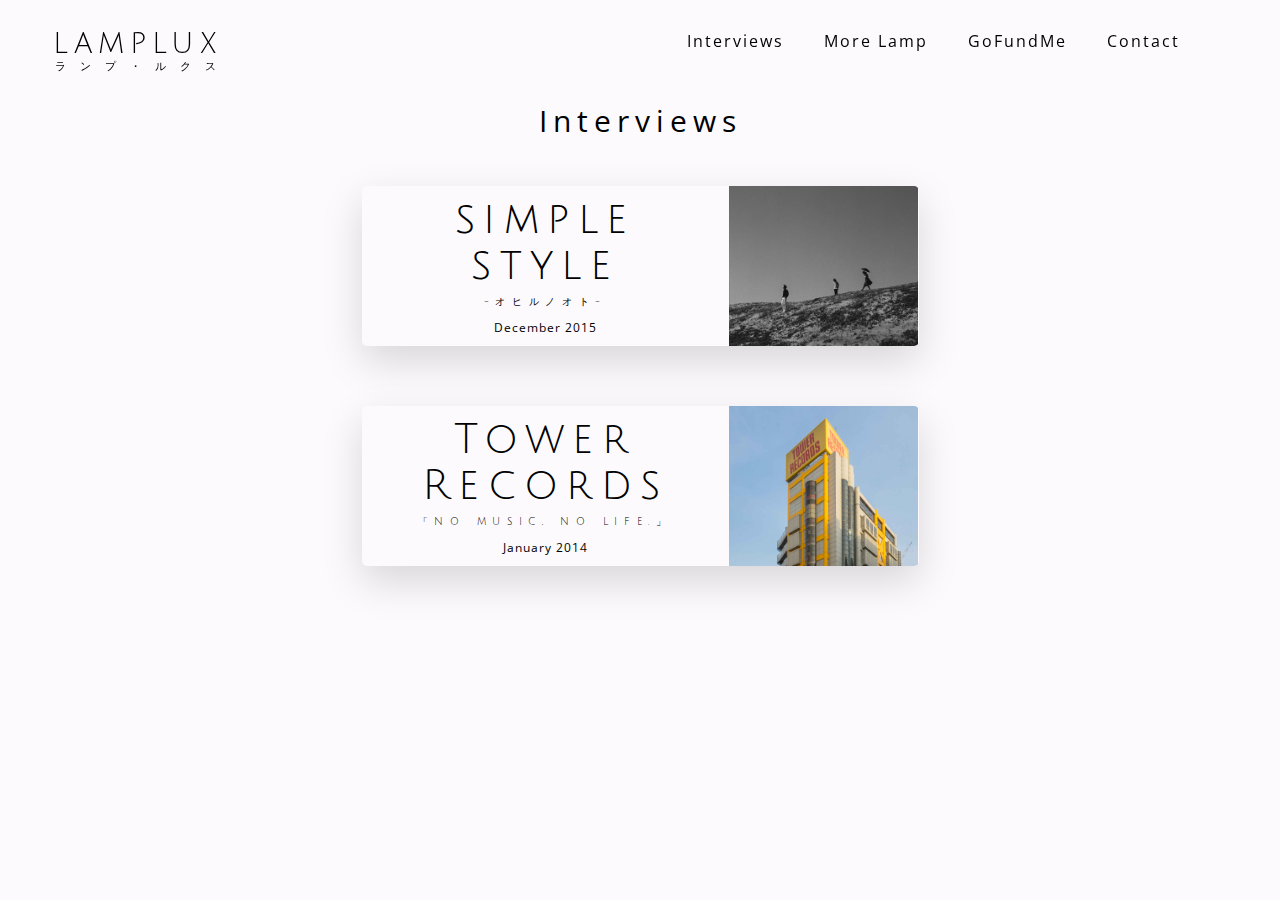
==== interviews.html @ 73d22263 "Create interviews page" ====
<!DOCTYPE html>
<html lang="en">
  <head>
    <meta charset="UTF-8">
    <meta name="viewport" content="width=device-width, initial-scale=1.0"> <!-- displays site properly based on user's device -->
    <link rel="icon" type="image/#" sizes="32x32" href="#">
    <meta property="og:title" content="#" />
    <meta property="og:description" content="#" />
    <meta property="og:type" content="article" />
    <meta property="og:image" content="#" />
    <meta property="og:image:type" content="image/#" />
    <meta property="og:image:width" content="#" />
    <meta property="og:image:height" content="#" />
    <meta property="og:image:alt" content="#" />
    <meta property="og:site_name" content="#" />
    <meta property="og:url" content="#" />
  
    <script type="module" src="navigation.js"></script>
    <link rel="stylesheet" href="css/style.css">
    
    <title>#</title>
  </head>

  <body>
    <nav-bar class="navigation"></nav-bar>
    <main class="select-interview-main">
        <h1 class="header-interviews-h1">Interviews</h1>
        <section class="select-interview">
            <a class="card" href="/simple-style.html">
                <div class="card__pane-top">
                    <h2 class="card__heading">
                        <span class="card__heading--main">
                            simple <span class="u-display-block">style</span>
                        </span>
                        <span class="card__heading--sub">
                            -オヒルノオト-
                        </span>
                    </h2>
                    <span class="card__date">
                        <time datetime="2015-12">December 2015</time>
                    </span>
                </div>
                <div class="card__pane-bottom card__pane-bottom--simple-style">
                    &nbsp;
                </div>
            </a>

            <a class="card" href="/tower-records.html">
                <div class="card__pane-top">
                    <h2 class="card__heading">
                        <span class="card__heading--main">
                            Tower Records
                        </span>
                        <span class="card__heading--sub">
                            「NO MUSIC, NO LIFE.」
                        </span>
                    </h2>
                    <span class="card__date">
                        <time datetime="2014-01">January 2014</time>
                    </span>
                </div>
                <div class="card__pane-bottom card__pane-bottom--tower-records">
                    &nbsp;
                </div>
            </a>
        </section>
 
    </main>
  </body>
</html>
---- css/style.css ----
@keyframes moveInLeft {
  0% {
    opacity: 0;
    transform: translateX(-10rem); }
  100% {
    opacity: 1;
    transform: translate(0); } }

@keyframes moveInRight {
  0% {
    opacity: 0;
    transform: translateX(10rem); }
  100% {
    opacity: 1;
    transform: translateX(1.3rem); } }

@keyframes moveInBottom {
  0% {
    opacity: 0;
    transform: translateY(3rem); }
  100% {
    opacity: 1;
    transform: translate(0); } }

@keyframes fadeIn {
  0% {
    opacity: 0; }
  100% {
    opacity: 1; } }

*,
*::after,
*::before {
  margin: 0;
  padding: 0;
  box-sizing: inherit; }

html {
  font-size: 62.5%; }
  @media (max-width: 75em) {
    html {
      font-size: 56.25%; } }
  @media (max-width: 56.25em) {
    html {
      font-size: 37.5%; } }
  @media (min-width: 112.5em) {
    html {
      font-size: 75%; } }

body {
  box-sizing: border-box;
  min-height: 100vh; }

/* julius-sans-one-regular - latin */
@font-face {
  font-family: 'Julius Sans One';
  font-style: normal;
  font-weight: 400;
  src: url("../fonts/julius-sans-one-v14-latin-regular.eot");
  /* IE9 Compat Modes */
  src: local(""), url("../fonts/julius-sans-one-v14-latin-regular.eot?#iefix") format("embedded-opentype"), url("../fonts/julius-sans-one-v14-latin-regular.woff2") format("woff2"), url("../fonts/julius-sans-one-v14-latin-regular.woff") format("woff"), url("../fonts/julius-sans-one-v14-latin-regular.ttf") format("truetype"), url("../fonts/julius-sans-one-v14-latin-regular.svg#JuliusSansOne") format("svg");
  /* Legacy iOS */ }

/* open-sans-300 - latin */
@font-face {
  font-family: 'Open Sans';
  font-style: normal;
  font-weight: 300;
  src: url("../fonts/open-sans-v29-latin-300.eot");
  /* IE9 Compat Modes */
  src: local(""), url("../fonts/open-sans-v29-latin-300.eot?#iefix") format("embedded-opentype"), url("../fonts/open-sans-v29-latin-300.woff2") format("woff2"), url("../fonts/open-sans-v29-latin-300.woff") format("woff"), url("../fonts/open-sans-v29-latin-300.ttf") format("truetype"), url("../fonts/open-sans-v29-latin-300.svg#OpenSans") format("svg");
  /* Legacy iOS */ }

/* open-sans-regular - latin */
@font-face {
  font-family: 'Open Sans';
  font-style: normal;
  font-weight: 400;
  src: url("../fonts/open-sans-v29-latin-regular.eot");
  /* IE9 Compat Modes */
  src: local(""), url("../fonts/open-sans-v29-latin-regular.eot?#iefix") format("embedded-opentype"), url("../fonts/open-sans-v29-latin-regular.woff2") format("woff2"), url("../fonts/open-sans-v29-latin-regular.woff") format("woff"), url("../fonts/open-sans-v29-latin-regular.ttf") format("truetype"), url("../fonts/open-sans-v29-latin-regular.svg#OpenSans") format("svg");
  /* Legacy iOS */ }

.u-margin-top {
  margin-top: 3rem !important; }

.u-display-block {
  display: block !important; }

.card:link, .card:visited {
  display: flex;
  text-align: center;
  height: 16rem;
  width: 55.7rem;
  border-radius: .5rem;
  box-shadow: 0 1.5rem 4rem rgba(0, 0, 0, 0.15);
  overflow: hidden;
  cursor: pointer;
  text-decoration: none;
  color: #000; }

.card__pane-top {
  display: inherit;
  flex-direction: column;
  justify-content: center;
  width: 66%;
  transition: color .5s; }

.card__pane-bottom {
  width: 34%;
  background-size: cover;
  position: relative; }
  .card__pane-bottom--simple-style {
    background-position: bottom;
    background-image: url(../img/3.jpg); }
  .card__pane-bottom--tower-records {
    background-image: url(../img/2.jpg); }
  .card__pane-bottom::before {
    content: "";
    height: 100%;
    width: 100%;
    position: absolute;
    top: 0;
    left: 0;
    background-color: #FCFAFD;
    opacity: 0;
    transition: opacity .5s; }

.card__heading {
  display: inherit;
  flex-direction: column;
  font-family: Julius Sans One;
  font-weight: 400;
  padding-bottom: 1rem; }
  .card__heading--main {
    font-size: 4.2rem;
    letter-spacing: .84rem;
    margin-bottom: .6rem; }
  .card__heading--sub {
    font-size: 1rem;
    letter-spacing: .67rem; }

.card__date {
  font-family: Open Sans;
  font-size: 1.2rem;
  letter-spacing: .1rem; }

.card:hover .card__pane-top {
  color: #787878; }

.card:hover .card__pane-bottom::before {
  opacity: .6; }

.section-interview {
  display: flex;
  flex-direction: column;
  align-items: center;
  font-family: Open Sans;
  font-size: 1.6rem;
  padding: 3rem 0; }
  .section-interview__article-block {
    font-size: 1.6rem;
    margin-bottom: 2.5rem;
    line-height: 2;
    width: 69rem; }
    .section-interview__article-block--dialogue {
      display: flex;
      justify-content: flex-end;
      gap: 2rem; }
    .section-interview__article-block--context {
      text-align: center; }
    .section-interview__article-block--image {
      text-align: center; }
  .section-interview__dialogue-author {
    text-align: right;
    color: #a6a6a6; }
  .section-interview__dialogue-text {
    width: 58.5rem; }
  .section-interview__context-text {
    font-style: italic; }
  .section-interview__image {
    height: 100%;
    max-height: 34rem;
    border-radius: .5rem; }

.navigation {
  display: flex;
  align-items: center;
  justify-content: space-between;
  z-index: 1;
  position: fixed;
  width: 100%;
  padding: 1.5rem 5rem; }
  .navigation__logo:link, .navigation__logo:visited {
    color: #000;
    text-decoration: none;
    font-family: Julius Sans One;
    text-align: center;
    transform: translateY(1rem);
    transition: all .3s; }
  .navigation__logo > * {
    display: block; }
  .navigation__logo--primary {
    font-size: 2.8rem;
    letter-spacing: .56rem; }
  .navigation__logo--sub {
    font-size: 1.12rem;
    letter-spacing: 1.397rem;
    transform: translateX(0.5rem); }
  .navigation__logo:hover {
    color: #787878; }
  .navigation__list {
    display: flex;
    align-items: center;
    justify-content: flex-end;
    gap: 4rem;
    padding: 1.5rem 5rem;
    font-size: 1.6rem;
    font-family: Open Sans;
    list-style: none; }
  .navigation__link:link, .navigation__link:visited {
    color: #000;
    text-decoration: none;
    letter-spacing: .2rem;
    transition: all .3s; }
  .navigation__link:hover {
    color: #787878; }
  .navigation__checkbox, .navigation__button {
    display: none; }
  @media (max-width: 56.25em) {
    .navigation__list {
      display: none; }
    .navigation__button {
      display: inherit;
      height: calc((0.8rem * 2) + (2px * 3));
      align-items: center;
      order: 1;
      cursor: pointer; }
    .navigation__icon {
      position: relative; }
      .navigation__icon, .navigation__icon::before, .navigation__icon::after {
        width: 3rem;
        height: 2px;
        background-color: #000;
        display: inline-block; }
      .navigation__icon::before, .navigation__icon::after {
        content: "";
        position: absolute;
        left: 0; }
      .navigation__icon::before {
        top: -0.8rem; }
      .navigation__icon::after {
        top: 0.8rem; }
    .navigation__checkbox:checked + .navigation__button,
    .navigation__checkbox:checked ~ .navigation__logo {
      z-index: 1; }
    .navigation__checkbox:checked ~ .navigation__nav {
      background-color: #FCFAFD;
      min-height: 100vh;
      min-width: 100vw;
      position: fixed;
      top: 50%;
      left: 50%;
      transform: translate(-50%, -50%); }
    .navigation__checkbox:checked ~ .navigation__nav > .navigation__list {
      display: flex;
      flex-direction: column;
      font-size: 3.6rem;
      gap: 13rem;
      position: absolute;
      top: 50%;
      left: 50%;
      transform: translate(-50%, -50%); } }

.scrolled-down, .scrolled-up, .page-top {
  transition: transform 0.5s ease-in-out; }

.scrolled-down {
  transform: translateY(-100%); }

.scrolled-up {
  transform: initial; }

body {
  background-color: #FCFAFD; }

.header {
  min-height: 100vh;
  background-image: linear-gradient(109deg, #fcfafd 0%, #fcfafd 66%, transparent 38%), url(../img/1.jpg);
  background-size: cover, 40.4%;
  background-position: top right;
  background-repeat: no-repeat; }
  .header__text-box {
    position: absolute;
    top: 50%;
    left: 35%;
    transform: translate(-50%, -50%);
    text-align: center; }

.heading-primary {
  font-family: Julius Sans One; }
  .heading-primary > * {
    display: block; }
  .heading-primary--main {
    font-size: 9rem;
    font-weight: 300;
    letter-spacing: 1.8rem;
    animation-name: moveInLeft;
    animation-duration: 3s; }
  .heading-primary--sub {
    font-size: 3.6rem;
    font-weight: 500;
    letter-spacing: 4.49rem;
    transform: translateX(1.3rem);
    white-space: nowrap;
    animation-name: moveInRight;
    animation-duration: 3s; }
    .heading-primary--sub span {
      -webkit-text-stroke: 0.14rem #000;
      -webkit-text-fill-color: transparent;
      color: #000; }
  .heading-primary--caption {
    font-family: Open Sans;
    font-size: 2rem;
    font-weight: 300;
    letter-spacing: .2rem;
    padding: 2.5rem 0;
    color: #787878;
    animation-name: fadeIn;
    animation-duration: 3s; }
    .heading-primary--caption span {
      display: inherit;
      padding-top: 0.6rem; }

.btn:link, .btn:visited {
  font-family: Open Sans;
  font-size: 2.7rem;
  letter-spacing: .5rem;
  color: #000;
  transition: all .2s;
  text-decoration: none;
  border-bottom: 1px solid black;
  display: inline-block;
  animation-name: moveInBottom;
  animation-duration: 3s; }

.btn:hover {
  color: #787878;
  border-color: #787878; }

@media (max-width: 56.25em) {
  .header {
    background-image: linear-gradient(to bottom, rgba(0, 0, 0, 0) 0%, rgba(0, 0, 0, 0) 20%, #FCFAFD 51%), url(../img/1.jpg);
    background-size: cover;
    background-position: 50% 20%; }
    .header__text-box {
      transform: translate(-50%, 16%);
      left: 50%; } }

.select-interview-main {
  min-height: 100vh;
  padding-top: 10rem; }

.select-interview {
  display: flex;
  flex-direction: column;
  justify-content: center;
  align-items: center;
  gap: 6rem; }

.header-interviews-h1 {
  font-family: Open Sans;
  font-size: 3rem;
  letter-spacing: .6rem;
  font-weight: 400;
  margin-bottom: 4.5rem;
  text-align: center; }

.article-header {
  height: 72vh;
  background-image: linear-gradient(109deg, #fcfafd 0%, #fcfafd 66%, transparent 38%), url(../img/1.jpg);
  background-size: cover, 40.4%;
  background-position: top right;
  background-repeat: no-repeat; }
  .article-header__text-box {
    position: absolute;
    top: 50%;
    left: 35%;
    transform: translate(-50%, -85%);
    text-align: center; }
    .article-header__text-box > * {
      display: block; }

.article-heading-primary {
  font-family: Julius Sans One; }
  .article-heading-primary > * {
    display: block; }
  .article-heading-primary--main {
    font-size: 7rem;
    letter-spacing: 1.4rem;
    font-weight: 400;
    margin-bottom: 1rem; }
  .article-heading-primary--sub {
    font-size: 1.7rem;
    letter-spacing: 1.14rem;
    font-weight: 400;
    margin-bottom: 2.5rem; }

.article-heading-date {
  font-family: Open Sans;
  font-size: 1.6rem;
  letter-spacing: .366rem;
  font-weight: 400; }

@media (max-width: 56.25em) {
  .article-header {
    height: 47vh; }
    .article-header__text-box {
      transform: translate(-50%, -157%); } }
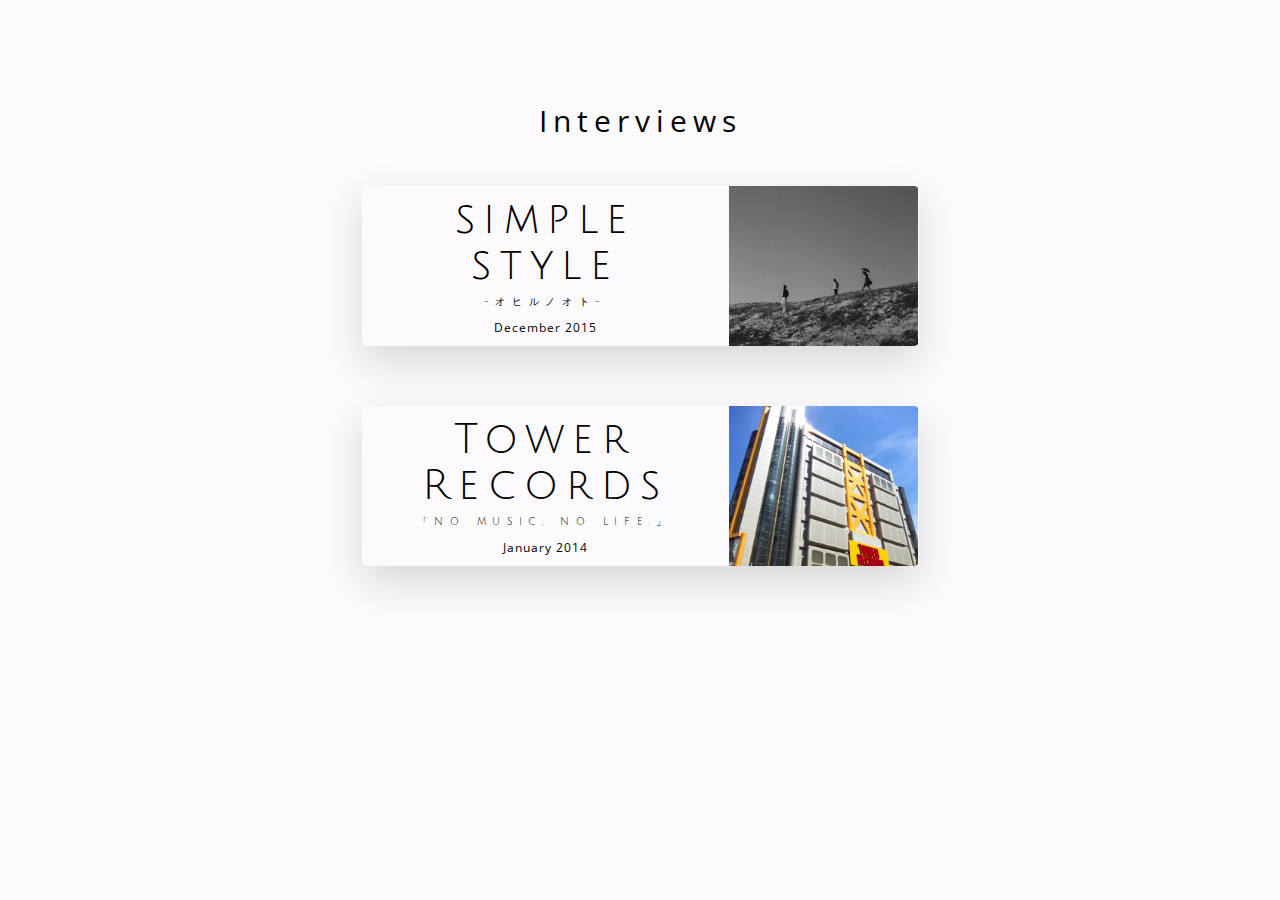
==== commit 74c12d82: "Set image dimension info on OG tags" ====
--- a/interviews.html
+++ b/interviews.html
@@ -4,35 +4,35 @@
     <meta charset="UTF-8">
     <meta name="viewport" content="width=device-width, initial-scale=1.0"> <!-- displays site properly based on user's device -->
     <link rel="icon" type="image/#" sizes="32x32" href="#">
-    <meta property="og:title" content="#" />
-    <meta property="og:description" content="#" />
-    <meta property="og:type" content="article" />
+    <meta property="og:title" content="Interviews" />
+    <meta property="og:description" content="Select interviews of the Japanese band Lamp, available to read for the first time." />
+    <meta property="og:type" content="website" />
     <meta property="og:image" content="#" />
     <meta property="og:image:type" content="image/#" />
     <meta property="og:image:width" content="#" />
     <meta property="og:image:height" content="#" />
     <meta property="og:image:alt" content="#" />
-    <meta property="og:site_name" content="#" />
+    <meta property="og:site_name" content="LAMPLUX" />
     <meta property="og:url" content="#" />
   
     <script type="module" src="navigation.js"></script>
     <link rel="stylesheet" href="css/style.css">
     
-    <title>#</title>
+    <title>Interviews - LAMPLUX</title>
   </head>
 
   <body>
     <nav-bar class="navigation"></nav-bar>
-    <main class="select-interview-main">
-        <h1 class="header-interviews-h1">Interviews</h1>
-        <section class="select-interview">
+    <main>
+        <h1 class="heading-interviews">Interviews</h1>
+        <section class="section-interviews">
             <a class="card" href="/simple-style.html">
                 <div class="card__pane-top">
                     <h2 class="card__heading">
-                        <span class="card__heading--main">
+                        <span class="card__heading--primary">
                             simple <span class="u-display-block">style</span>
                         </span>
-                        <span class="card__heading--sub">
+                        <span class="card__heading--secondary">
                             -オヒルノオト-
                         </span>
                     </h2>
@@ -48,10 +48,10 @@
             <a class="card" href="/tower-records.html">
                 <div class="card__pane-top">
                     <h2 class="card__heading">
-                        <span class="card__heading--main">
+                        <span class="card__heading--primary">
                             Tower Records
                         </span>
-                        <span class="card__heading--sub">
+                        <span class="card__heading--secondary">
                             「NO MUSIC, NO LIFE.」
                         </span>
                     </h2>
@@ -64,7 +64,6 @@
                 </div>
             </a>
         </section>
- 
     </main>
   </body>
 </html>--- a/css/style.css
+++ b/css/style.css
@@ -132,11 +132,11 @@
   font-family: Julius Sans One;
   font-weight: 400;
   padding-bottom: 1rem; }
-  .card__heading--main {
+  .card__heading--primary {
     font-size: 4.2rem;
     letter-spacing: .84rem;
     margin-bottom: .6rem; }
-  .card__heading--sub {
+  .card__heading--secondary {
     font-size: 1rem;
     letter-spacing: .67rem; }
 
@@ -151,34 +151,39 @@
 .card:hover .card__pane-bottom::before {
   opacity: .6; }
 
-.section-interview {
+.section-text-article {
   display: flex;
   flex-direction: column;
   align-items: center;
   font-family: Open Sans;
   font-size: 1.6rem;
-  padding: 3rem 0; }
-  .section-interview__article-block {
+  padding: 3rem 1rem; }
+  .section-text-article__text-article-block {
     font-size: 1.6rem;
     margin-bottom: 2.5rem;
     line-height: 2;
-    width: 69rem; }
-    .section-interview__article-block--dialogue {
+    max-width: 69rem;
+    width: 100%; }
+    .section-text-article__text-article-block--dialogue {
       display: flex;
       justify-content: flex-end;
       gap: 2rem; }
-    .section-interview__article-block--context {
+    .section-text-article__text-article-block--context {
       text-align: center; }
-    .section-interview__article-block--image {
+    .section-text-article__text-article-block--image {
       text-align: center; }
-  .section-interview__dialogue-author {
+  .section-text-article__dialogue-author {
+    flex: 1;
     text-align: right;
     color: #a6a6a6; }
-  .section-interview__dialogue-text {
-    width: 58.5rem; }
-  .section-interview__context-text {
+  .section-text-article__dialogue-text {
+    flex: 6; }
+    @media (max-width: 37.5em) {
+      .section-text-article__dialogue-text {
+        flex: 5; } }
+  .section-text-article__context-text {
     font-style: italic; }
-  .section-interview__image {
+  .section-text-article__image {
     height: 100%;
     max-height: 34rem;
     border-radius: .5rem; }
@@ -187,7 +192,7 @@
   display: flex;
   align-items: center;
   justify-content: space-between;
-  z-index: 1;
+  z-index: 2;
   position: fixed;
   width: 100%;
   padding: 1.5rem 5rem; }
@@ -203,7 +208,7 @@
   .navigation__logo--primary {
     font-size: 2.8rem;
     letter-spacing: .56rem; }
-  .navigation__logo--sub {
+  .navigation__logo--secondary {
     font-size: 1.12rem;
     letter-spacing: 1.397rem;
     transform: translateX(0.5rem); }
@@ -253,7 +258,7 @@
         top: 0.8rem; }
     .navigation__checkbox:checked + .navigation__button,
     .navigation__checkbox:checked ~ .navigation__logo {
-      z-index: 1; }
+      z-index: 2; }
     .navigation__checkbox:checked ~ .navigation__nav {
       background-color: #FCFAFD;
       min-height: 100vh;
@@ -272,7 +277,7 @@
       left: 50%;
       transform: translate(-50%, -50%); } }
 
-.scrolled-down, .scrolled-up, .page-top {
+.scrolled-down, .scrolled-up {
   transition: transform 0.5s ease-in-out; }
 
 .scrolled-down {
@@ -297,17 +302,17 @@
     transform: translate(-50%, -50%);
     text-align: center; }
 
-.heading-primary {
+.heading {
   font-family: Julius Sans One; }
-  .heading-primary > * {
+  .heading > * {
     display: block; }
-  .heading-primary--main {
+  .heading__primary {
     font-size: 9rem;
     font-weight: 300;
     letter-spacing: 1.8rem;
     animation-name: moveInLeft;
     animation-duration: 3s; }
-  .heading-primary--sub {
+  .heading__secondary {
     font-size: 3.6rem;
     font-weight: 500;
     letter-spacing: 4.49rem;
@@ -315,11 +320,11 @@
     white-space: nowrap;
     animation-name: moveInRight;
     animation-duration: 3s; }
-    .heading-primary--sub span {
+    .heading__secondary span {
       -webkit-text-stroke: 0.14rem #000;
       -webkit-text-fill-color: transparent;
       color: #000; }
-  .heading-primary--caption {
+  .heading__caption {
     font-family: Open Sans;
     font-size: 2rem;
     font-weight: 300;
@@ -328,7 +333,7 @@
     color: #787878;
     animation-name: fadeIn;
     animation-duration: 3s; }
-    .heading-primary--caption span {
+    .heading__caption span {
       display: inherit;
       padding-top: 0.6rem; }
 
@@ -357,63 +362,79 @@
       transform: translate(-50%, 16%);
       left: 50%; } }
 
-.select-interview-main {
-  min-height: 100vh;
-  padding-top: 10rem; }
-
-.select-interview {
+.section-interviews {
   display: flex;
   flex-direction: column;
   justify-content: center;
   align-items: center;
   gap: 6rem; }
 
-.header-interviews-h1 {
+.heading-interviews {
   font-family: Open Sans;
   font-size: 3rem;
   letter-spacing: .6rem;
   font-weight: 400;
+  padding-top: 10rem;
   margin-bottom: 4.5rem;
   text-align: center; }
 
 .article-header {
-  height: 72vh;
-  background-image: linear-gradient(109deg, #fcfafd 0%, #fcfafd 66%, transparent 38%), url(../img/1.jpg);
+  height: 49.6rem;
   background-size: cover, 40.4%;
-  background-position: top right;
   background-repeat: no-repeat; }
+  .article-header--tower-records {
+    background-image: linear-gradient(109deg, #fcfafd 0%, #fcfafd 66%, transparent 38%), url(../img/2.jpg);
+    background-position: top right; }
+  .article-header--simple-style {
+    background-image: linear-gradient(109deg, #fcfafd 0%, #fcfafd 66%, transparent 38%), url(../img/3.jpg);
+    background-position: 100% 100%; }
   .article-header__text-box {
-    position: absolute;
-    top: 50%;
-    left: 35%;
-    transform: translate(-50%, -85%);
-    text-align: center; }
+    text-align: center;
+    transform: translate(-15%, 60%); }
     .article-header__text-box > * {
       display: block; }
 
-.article-heading-primary {
+.article-heading {
   font-family: Julius Sans One; }
-  .article-heading-primary > * {
+  .article-heading > * {
     display: block; }
-  .article-heading-primary--main {
+  .article-heading__primary {
     font-size: 7rem;
     letter-spacing: 1.4rem;
     font-weight: 400;
     margin-bottom: 1rem; }
-  .article-heading-primary--sub {
+  .article-heading__secondary {
     font-size: 1.7rem;
     letter-spacing: 1.14rem;
     font-weight: 400;
     margin-bottom: 2.5rem; }
-
-.article-heading-date {
-  font-family: Open Sans;
-  font-size: 1.6rem;
-  letter-spacing: .366rem;
-  font-weight: 400; }
+  .article-heading__date {
+    font-family: Open Sans;
+    font-size: 1.6rem;
+    letter-spacing: .366rem;
+    font-weight: 400; }
 
 @media (max-width: 56.25em) {
   .article-header {
-    height: 47vh; }
+    display: flex;
+    justify-content: center;
+    align-items: center;
+    background-size: cover;
+    min-height: 100vh; }
+    .article-header::before {
+      content: "";
+      height: 100%;
+      width: 100%;
+      position: absolute;
+      top: 0;
+      left: 0;
+      background-color: #FCFAFD;
+      opacity: 0.9; }
     .article-header__text-box {
-      transform: translate(-50%, -157%); } }
+      transform: initial;
+      z-index: 1; }
+  .article-header--simple-style {
+    background-image: url(../img/3.jpg); }
+  .article-header--tower-records {
+    background-image: url(../img/2.jpg);
+    background-position: 50% 103%; } }
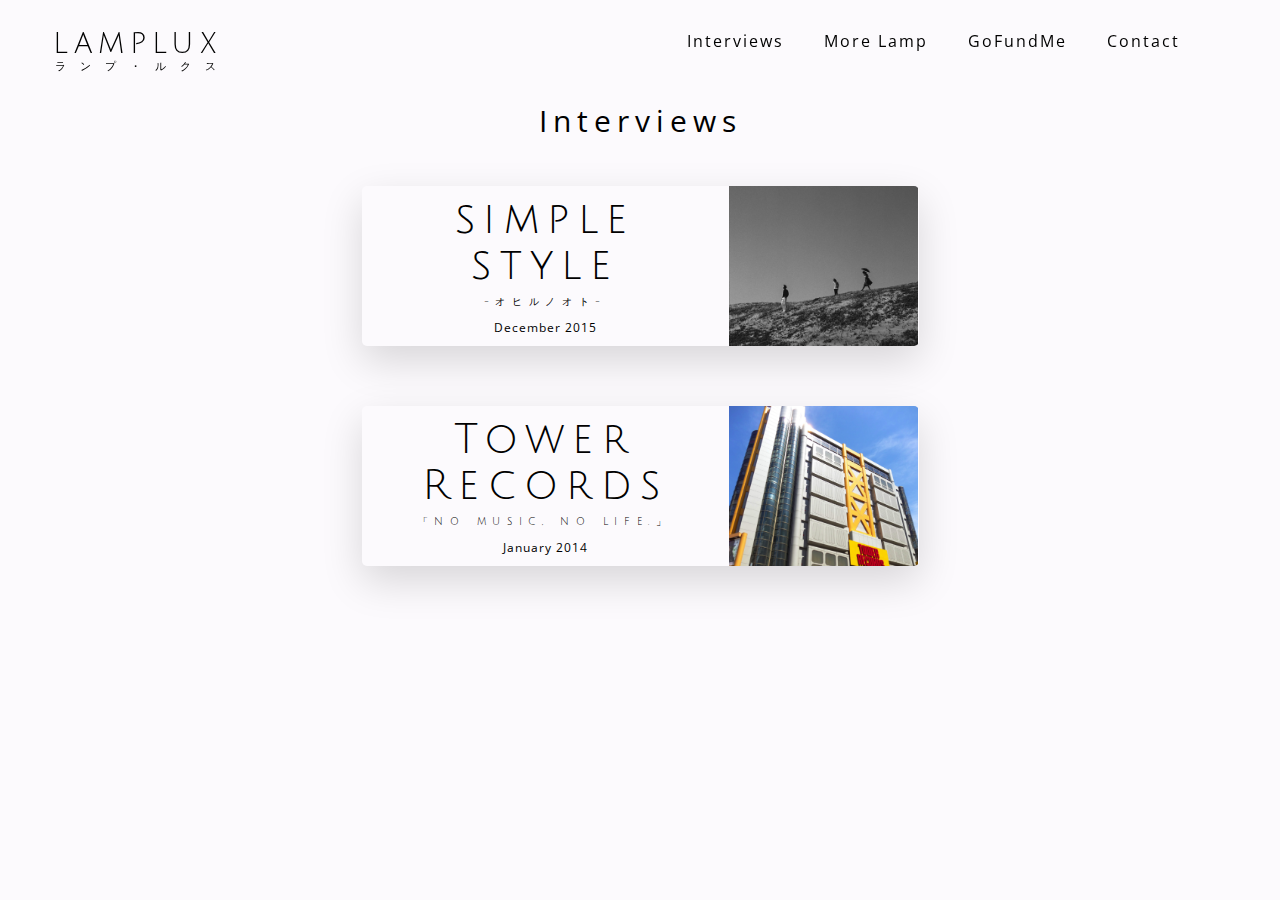
==== commit 0c093145: "Add favicon" ====
--- a/interviews.html
+++ b/interviews.html
@@ -7,13 +7,21 @@
     <meta property="og:title" content="Interviews" />
     <meta property="og:description" content="Select interviews of the Japanese band Lamp, available to read for the first time." />
     <meta property="og:type" content="website" />
-    <meta property="og:image" content="#" />
-    <meta property="og:image:type" content="image/#" />
-    <meta property="og:image:width" content="#" />
-    <meta property="og:image:height" content="#" />
-    <meta property="og:image:alt" content="#" />
+    <meta property="og:image" content="img/og-tag-interviews.png" />
+    <meta property="og:image:type" content="image/png" />
+    <meta property="og:image:width" content="1920" />
+    <meta property="og:image:height" content="1005" />
+    <meta property="og:image:alt" content="Title of the page" />
     <meta property="og:site_name" content="LAMPLUX" />
-    <meta property="og:url" content="#" />
+    <meta property="og:url" content="https://www.lamplux.org/interviews.html" />
+
+    <link rel="apple-touch-icon" sizes="180x180" href="/apple-touch-icon.png">
+    <link rel="icon" type="image/png" sizes="32x32" href="/favicon-32x32.png">
+    <link rel="icon" type="image/png" sizes="16x16" href="/favicon-16x16.png">
+    <link rel="manifest" href="/site.webmanifest">
+    <link rel="mask-icon" href="/safari-pinned-tab.svg" color="#5bbad5">
+    <meta name="msapplication-TileColor" content="#da532c">
+    <meta name="theme-color" content="#ffffff">
   
     <script type="module" src="navigation.js"></script>
     <link rel="stylesheet" href="css/style.css">
